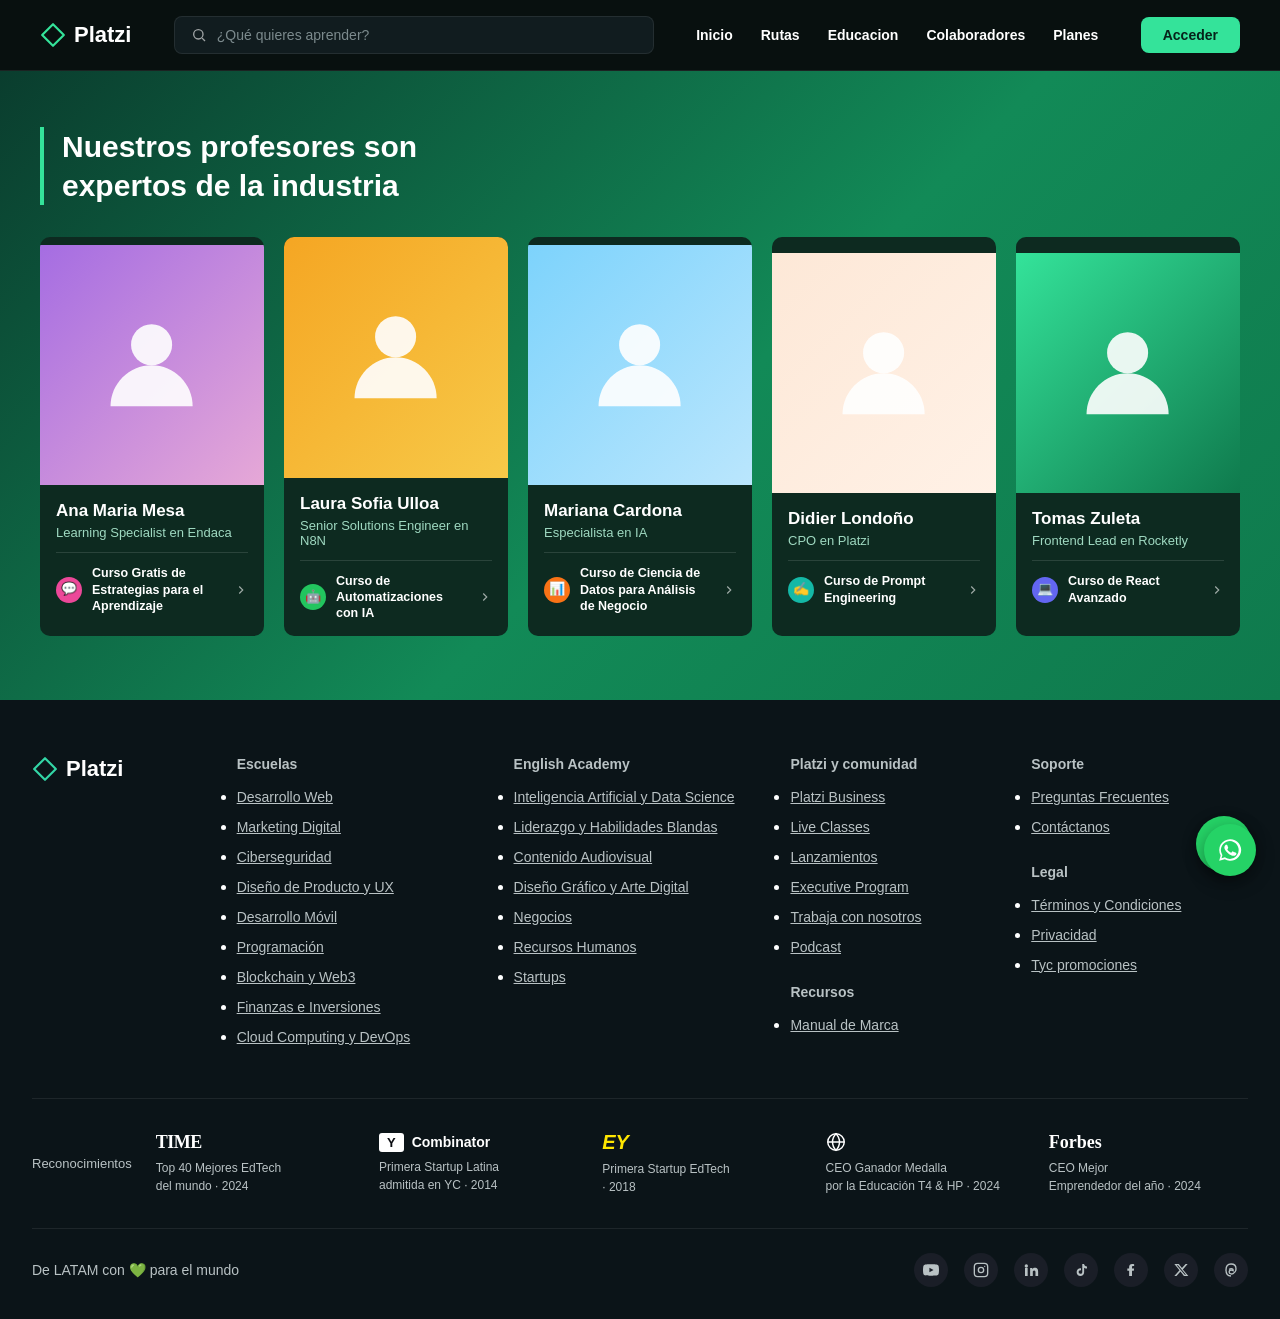
==== colaboradores.html @ f735765a "changes in footer the page colaboradores" ====
<!DOCTYPE html>
<html lang="es">
<head>
<meta charset="UTF-8">
<meta name="viewport" content="width=device-width, initial-scale=1.0">
<title>Platzi - La escuela de tecnología de Latinoamérica</title>
<link rel="stylesheet" href="colaboradores.css">
</head>
<body>

  <header class="navbar">
    <a href="#" class="logo">
      <svg viewBox="0 0 24 24" fill="none" xmlns="http://www.w3.org/2000/svg">
        <path d="M12 2L2 12L12 22L22 12L12 2Z" stroke="#34e39a" stroke-width="2" stroke-linejoin="round"/>
      </svg>
      Platzi
    </a>

    <div class="search-bar">
      <svg viewBox="0 0 24 24" fill="none" stroke="currentColor" stroke-width="2">
        <circle cx="11" cy="11" r="7"/>
        <line x1="21" y1="21" x2="16.65" y2="16.65"/>
      </svg>
      <input type="text" placeholder="¿Qué quieres aprender?">
    </div>

    <nav class="links">
      <a href="index.html">Inicio</a>
      <a href="rutas.html">Rutas</a>
      <a href="educacion.html">Educacion</a>
      <a href="colaboradores.html">Colaboradores</a>
      <a href="planes.html">Planes</a>
    </nav>

    <a href="#" class="btn-acceder">Acceder</a>

  </header>
  <section class="teachers">
    <div class="teachers-header">
      <h2>Nuestros profesores son<br>expertos de la industria</h2>
    </div>
 
    <div class="teachers-grid" id="teachersGrid">
      <!-- Las tarjetas se generan con JavaScript a partir de teachersData -->
    </div>
  </section>
 
  <div class="modal-overlay" id="modalOverlay">
    <div class="modal-box">
      <button class="modal-close" id="modalClose" aria-label="Cerrar">&times;</button>
      <div class="modal-photo" id="modalPhoto"></div>
      <div class="modal-content">
        <h3 id="modalName"></h3>
        <p class="role" id="modalRole"></p>
        <p class="bio" id="modalBio"></p>
        <div class="modal-course">
          <div class="icon" id="modalCourseIcon"></div>
          <div class="text">
            <p>Curso destacado</p>
            <p id="modalCourseTitle"></p>
          </div>
        </div>
      </div>
    </div>
  </div>
 
  <div class="whatsapp-btn">
    <svg viewBox="0 0 24 24">
      <path d="M12.04 2C6.58 2 2.13 6.45 2.13 11.91C2.13 13.66 2.59 15.36 3.45 16.86L2.05 22L7.3 20.62C8.75 21.41 10.38 21.83 12.04 21.83C17.5 21.83 21.95 17.38 21.95 11.92C21.95 9.27 20.92 6.78 19.05 4.91C17.18 3.03 14.69 2 12.04 2ZM12.04 3.67C14.25 3.67 16.32 4.53 17.89 6.1C19.45 7.66 20.31 9.73 20.3 11.92C20.3 16.46 16.58 20.17 12.03 20.17C10.56 20.17 9.12 19.78 7.85 19.05L7.55 18.87L4.43 19.7L5.28 16.66L5.08 16.34C4.28 15.03 3.86 13.5 3.86 11.91C3.87 7.38 7.5 3.67 12.04 3.67ZM8.53 6.83C8.37 6.83 8.1 6.89 7.87 7.14C7.65 7.39 7 8 7 9.24C7 10.5 7.89 11.72 8.01 11.89C8.14 12.05 9.76 14.61 12.3 15.66C14.4 16.53 14.83 16.36 15.29 16.32C15.75 16.28 16.76 15.72 16.97 15.14C17.18 14.56 17.18 14.06 17.12 13.96C17.06 13.85 16.9 13.79 16.65 13.67C16.4 13.54 15.18 12.94 14.95 12.86C14.72 12.77 14.55 12.73 14.39 12.98C14.23 13.23 13.75 13.79 13.61 13.96C13.47 14.12 13.32 14.14 13.07 14.02C12.82 13.89 12.02 13.63 11.08 12.79C10.34 12.13 9.85 11.31 9.71 11.06C9.57 10.81 9.7 10.68 9.82 10.55C9.94 10.44 10.08 10.26 10.21 10.11C10.34 9.97 10.38 9.86 10.47 9.7C10.55 9.53 10.51 9.39 10.45 9.27C10.38 9.14 9.91 7.92 9.7 7.42C9.5 6.95 9.3 6.98 9.15 6.97C9 6.96 8.83 6.83 8.53 6.83Z"/>
    </svg>
  </div>
 
  <script>
    // ---- Datos de los profesores/colaboradores ----
    // Reemplaza estos datos y agrega tu propia foto en "photoUrl" (opcional).
    const teachersData = [
      {
        name: "Ana Maria Mesa",
        role: "Learning Specialist en Endaca",
        bg: "linear-gradient(135deg, #a56de2, #e6a8d7)",
        iconBg: "#ec4899",
        icon: "💬",
        courseTitle: "Curso Gratis de Estrategias para el Aprendizaje",
        bio: "Gina se especializa en diseñar experiencias de aprendizaje efectivas para equipos técnicos, combinando pedagogía y tecnología para maximizar la retención de conocimiento."
      },
      {
        name: "Laura Sofia Ulloa ",
        role: "Senior Solutions Engineer en N8N",
        bg: "linear-gradient(135deg, #f5a623, #f7c948)",
        iconBg: "#22c55e",
        icon: "🤖",
        courseTitle: "Curso de Automatizaciones con IA",
        bio: "Idir ayuda a empresas a automatizar procesos complejos usando IA y flujos de trabajo sin código, con años de experiencia implementando soluciones a escala."
      },
      {
        name: "Mariana Cardona ",
        role: "Especialista en IA",
        bg: "linear-gradient(135deg, #7dd3fc, #bae6fd)",
        iconBg: "#f97316",
        icon: "📊",
        courseTitle: "Curso de Ciencia de Datos para Análisis de Negocio",
        bio: "Frida trabaja en la intersección de datos e inteligencia artificial, ayudando a equipos a tomar mejores decisiones a partir de modelos predictivos."
      },
      {
        name: "Didier Londoño ",
        role: "CPO en Platzi",
        bg: "linear-gradient(135deg, #fde8d7, #fff1e6)",
        iconBg: "#14b8a6",
        icon: "✍️",
        courseTitle: "Curso de Prompt Engineering",
        bio: "Juan Pablo lidera producto en Platzi y enseña cómo diseñar prompts efectivos para sacarle el máximo provecho a los modelos de lenguaje en proyectos reales."
      },
      {
        name: "Tomas Zuleta",
        role: "Frontend Lead en Rocketly",
        bg: "linear-gradient(135deg, #34e39a, #0f7a4d)",
        iconBg: "#6366f1",
        icon: "💻",
        courseTitle: "Curso de React Avanzado",
        bio: "Laura tiene más de 8 años liderando equipos de frontend, construyendo interfaces escalables y mentoreando desarrolladores en buenas prácticas de React."
      }
    ];
 
    const grid = document.getElementById("teachersGrid");
 
    // Ícono de persona genérico (placeholder de foto)
    const personIcon = `<svg viewBox="0 0 24 24" fill="white"><circle cx="12" cy="8" r="4"/><path d="M4 20c0-4.4 3.6-8 8-8s8 3.6 8 8"/></svg>`;
 
    teachersData.forEach((teacher, index) => {
      const card = document.createElement("button");
      card.className = "teacher-card";
      card.type = "button";
      card.setAttribute("aria-haspopup", "dialog");
      card.innerHTML = `
        <div class="teacher-photo" style="background:${teacher.bg}">${personIcon}</div>
        <div class="teacher-info">
          <h3>${teacher.name}</h3>
          <p class="role">${teacher.role}</p>
          <div class="teacher-course">
            <div class="icon" style="background:${teacher.iconBg}">${teacher.icon}</div>
            <span>${teacher.courseTitle}</span>
            <svg class="chevron" width="14" height="14" viewBox="0 0 24 24" fill="none" stroke="white" stroke-width="2"><path d="M9 18l6-6-6-6"/></svg>
          </div>
        </div>
      `;
      card.addEventListener("click", () => openModal(index));
      grid.appendChild(card);
    });
 
    // ---- Lógica del modal ----
    const overlay = document.getElementById("modalOverlay");
    const modalPhoto = document.getElementById("modalPhoto");
    const modalName = document.getElementById("modalName");
    const modalRole = document.getElementById("modalRole");
    const modalBio = document.getElementById("modalBio");
    const modalCourseIcon = document.getElementById("modalCourseIcon");
    const modalCourseTitle = document.getElementById("modalCourseTitle");
    const closeBtn = document.getElementById("modalClose");
 
    function openModal(index) {
      const t = teachersData[index];
      modalPhoto.style.background = t.bg;
      modalPhoto.innerHTML = personIcon;
      modalName.textContent = t.name;
      modalRole.textContent = t.role;
      modalBio.textContent = t.bio;
      modalCourseIcon.style.background = t.iconBg;
      modalCourseIcon.textContent = t.icon;
      modalCourseTitle.textContent = t.courseTitle;
      overlay.classList.add("active");
      document.body.style.overflow = "hidden";
    }
 
    function closeModal() {
      overlay.classList.remove("active");
      document.body.style.overflow = "";
    }
 
    closeBtn.addEventListener("click", closeModal);
    overlay.addEventListener("click", (e) => {
      if (e.target === overlay) closeModal();
    });
    document.addEventListener("keydown", (e) => {
      if (e.key === "Escape") closeModal();
    });
  </script>

  <footer class="footer">
    <div class="footer__main">
      <a href="#" class="logo footer__logo">
        <svg class="logo__icon" width="22" height="22" viewBox="0 0 24 24" fill="none" xmlns="http://www.w3.org/2000/svg">
          <path d="M12 2L2 12L12 22L22 12L12 2Z" stroke="#33D6A6" stroke-width="2" stroke-linejoin="round"/>
        </svg>
        Platzi
      </a>

      <div class="footer__col">
        <h4>Escuelas</h4>
        <ul>
          <li><a href="#">Desarrollo Web</a></li>
          <li><a href="#">Marketing Digital</a></li>
          <li><a href="#">Ciberseguridad</a></li>
          <li><a href="#">Diseño de Producto y UX</a></li>
          <li><a href="#">Desarrollo Móvil</a></li>
          <li><a href="#">Programación</a></li>
          <li><a href="#">Blockchain y Web3</a></li>
          <li><a href="#">Finanzas e Inversiones</a></li>
          <li><a href="#">Cloud Computing y DevOps</a></li>
        </ul>
      </div>

      <div class="footer__col">
        <h4>English Academy</h4>
        <ul>
          <li><a href="#">Inteligencia Artificial y Data Science</a></li>
          <li><a href="#">Liderazgo y Habilidades Blandas</a></li>
          <li><a href="#">Contenido Audiovisual</a></li>
          <li><a href="#">Diseño Gráfico y Arte Digital</a></li>
          <li><a href="#">Negocios</a></li>
          <li><a href="#">Recursos Humanos</a></li>
          <li><a href="#">Startups</a></li>
        </ul>
      </div>

      <div class="footer__col">
        <h4>Platzi y comunidad</h4>
        <ul>
          <li><a href="#">Platzi Business</a></li>
          <li><a href="#">Live Classes</a></li>
          <li><a href="#">Lanzamientos</a></li>
          <li><a href="#">Executive Program</a></li>
          <li><a href="#">Trabaja con nosotros</a></li>
          <li><a href="#">Podcast</a></li>
        </ul>
        <h4 class="footer__col-title--spaced">Recursos</h4>
        <ul>
          <li><a href="#">Manual de Marca</a></li>
        </ul>
      </div>

      <div class="footer__col">
        <h4>Soporte</h4>
        <ul>
          <li><a href="#">Preguntas Frecuentes</a></li>
          <li><a href="#">Contáctanos</a></li>
        </ul>
        <h4 class="footer__col-title--spaced">Legal</h4>
        <ul>
          <li><a href="#">Términos y Condiciones</a></li>
          <li><a href="#">Privacidad</a></li>
          <li><a href="#">Tyc promociones</a></li>
        </ul>
      </div>
    </div>

    <div class="footer__badges">
      <span class="footer__badges-label">Reconocimientos</span>

      <div class="badge">
        <span class="badge__brand badge__brand--time">TIME</span>
        <span class="badge__text">Top 40 Mejores EdTech<br>del mundo · 2024</span>
      </div>

      <div class="badge">
        <span class="badge__brand badge__brand--yc">
          <span class="badge__yc-icon">Y</span> Combinator
        </span>
        <span class="badge__text">Primera Startup Latina<br>admitida en YC · 2014</span>
      </div>

      <div class="badge">
        <span class="badge__brand badge__brand--ey">EY</span>
        <span class="badge__text">Primera Startup EdTech<br>· 2018</span>
      </div>

      <div class="badge">
        <span class="badge__brand badge__brand--globe">
          <svg width="22" height="22" viewBox="0 0 24 24" fill="none" stroke="currentColor" stroke-width="1.6"><circle cx="12" cy="12" r="9"/><path d="M3 12h18M12 3c2.5 2.5 3.8 5.6 3.8 9s-1.3 6.5-3.8 9c-2.5-2.5-3.8-5.6-3.8-9S9.5 5.5 12 3Z"/></svg>
        </span>
        <span class="badge__text">CEO Ganador Medalla<br>por la Educación T4 &amp; HP · 2024</span>
      </div>

      <div class="badge">
        <span class="badge__brand badge__brand--forbes">Forbes</span>
        <span class="badge__text">CEO Mejor<br>Emprendedor del año · 2024</span>
      </div>
    </div>

    <div class="footer__bottom">
      <p>De LATAM con <span class="heart">💚</span> para el mundo</p>
      <div class="footer__socials">
        <a href="#" aria-label="Youtube">
          <svg width="16" height="16" viewBox="0 0 24 24" fill="currentColor"><path d="M23.5 6.2a3 3 0 0 0-2.1-2.1C19.5 3.5 12 3.5 12 3.5s-7.5 0-9.4.6A3 3 0 0 0 .5 6.2 31 31 0 0 0 0 12a31 31 0 0 0 .5 5.8 3 3 0 0 0 2.1 2.1c1.9.6 9.4.6 9.4.6s7.5 0 9.4-.6a3 3 0 0 0 2.1-2.1A31 31 0 0 0 24 12a31 31 0 0 0-.5-5.8ZM9.6 15.5V8.5L15.8 12l-6.2 3.5Z"/></svg>
        </a>
        <a href="#" aria-label="Instagram">
          <svg width="16" height="16" viewBox="0 0 24 24" fill="none" stroke="currentColor" stroke-width="2"><rect x="2" y="2" width="20" height="20" rx="5"/><circle cx="12" cy="12" r="4"/><circle cx="17.5" cy="6.5" r="1" fill="currentColor" stroke="none"/></svg>
        </a>
        <a href="#" aria-label="LinkedIn">
          <svg width="16" height="16" viewBox="0 0 24 24" fill="currentColor"><path d="M4.98 3.5a2.5 2.5 0 1 1 0 5 2.5 2.5 0 0 1 0-5ZM3 9h4v12H3V9Zm7 0h3.8v1.7h.1c.5-1 1.9-2 3.9-2 4.1 0 4.9 2.7 4.9 6.3V21h-4v-5.4c0-1.3 0-3-1.9-3s-2.1 1.4-2.1 2.9V21h-4V9Z"/></svg>
        </a>
        <a href="#" aria-label="TikTok">
          <svg width="16" height="16" viewBox="0 0 24 24" fill="currentColor"><path d="M16.6 3c.4 2.2 1.8 3.7 4.4 3.9v3c-1.6 0-3-.5-4.3-1.4v6.7c0 3.4-2.5 5.8-5.6 5.8-3.1 0-5.6-2.4-5.6-5.8s2.5-5.8 5.6-5.8c.3 0 .6 0 .9.1v3.1a2.7 2.7 0 0 0-.9-.2 2.7 2.7 0 1 0 0 5.4c1.6 0 2.8-1.2 2.8-2.9V3h2.7Z"/></svg>
        </a>
        <a href="#" aria-label="Facebook">
          <svg width="16" height="16" viewBox="0 0 24 24" fill="currentColor"><path d="M13.5 21v-8h2.7l.4-3.2h-3.1V7.7c0-.9.3-1.6 1.7-1.6h1.5V3.2C15.9 3.1 14.8 3 13.6 3c-2.6 0-4.4 1.6-4.4 4.5v2.3H6.5v3.2h2.7v8h4.3Z"/></svg>
        </a>
        <a href="#" aria-label="X (Twitter)">
          <svg width="16" height="16" viewBox="0 0 24 24" fill="currentColor"><path d="M18.9 3H22l-7.2 8.2L23 21h-6.6l-5.2-6.6L5.2 21H2l7.7-8.8L2 3h6.7l4.7 6.1L18.9 3Zm-1.2 16h1.8L7.4 4.9H5.5L17.7 19Z"/></svg>
        </a>
        <a href="#" aria-label="Threads">
          <svg width="16" height="16" viewBox="0 0 24 24" fill="none" stroke="currentColor" stroke-width="2"><path d="M12 3c4.4 0 7.5 2.5 7.5 7 0 3.9-2.1 6.3-4.4 7.4-1 .5-2.1.7-3.1.5-1.7-.3-2.8-1.4-2.8-2.9 0-1.7 1.4-2.7 3.4-2.7 1 0 1.9.2 2.6.6.1-1.7-.6-3-2.7-3-1.4 0-2.5.5-3.3 1.4"/><path d="M12 21c-4.5 0-7.5-2.7-7.5-9s3-9 7.5-9"/></svg>
        </a>
      </div>
    </div>

    <a href="#" class="whatsapp-fab" aria-label="WhatsApp">
      <svg width="26" height="26" viewBox="0 0 24 24" fill="#ffffff"><path d="M12 2a10 10 0 0 0-8.6 15L2 22l5.2-1.4A10 10 0 1 0 12 2Zm0 18.2c-1.6 0-3.1-.4-4.4-1.2l-.3-.2-3.1.8.8-3-.2-.3A8.2 8.2 0 1 1 12 20.2Zm4.5-6.1c-.2-.1-1.5-.7-1.7-.8-.2-.1-.4-.1-.6.1-.2.2-.7.8-.8.9-.1.2-.3.2-.6.1-.2-.1-1-.4-1.9-1.2-.7-.6-1.2-1.4-1.3-1.7-.1-.2 0-.4.1-.5l.4-.5c.1-.1.2-.3.2-.4.1-.2 0-.3 0-.5-.1-.1-.6-1.4-.8-2-.2-.5-.4-.4-.6-.4h-.5c-.2 0-.5.1-.7.3-.2.2-.9.9-.9 2.2s1 2.6 1.1 2.7c.1.2 2 3 4.7 4.2.7.3 1.2.5 1.6.6.7.2 1.3.2 1.8.1.5-.1 1.5-.6 1.7-1.2.2-.6.2-1.1.2-1.2-.1-.1-.2-.2-.5-.3Z"/></svg>
    </a>
  </footer>
 
</body>
</html>
---- colaboradores.css ----
:root {
  --bg-dark: #0b1418;
  --bg-darker: #08100f;
  --green: #22c55e;
  --green-bright: #34e39a;
  --teal: #12c9c9;
  --text-white: #ffffff;
  --text-muted: #b9c2c4;
  --border-color: rgba(255,255,255,0.08);
}

* { box-sizing: border-box; margin: 0; padding: 0; }

body {
  font-family: 'Segoe UI', -apple-system, BlinkMacSystemFont, 'Helvetica Neue', Arial, sans-serif;
  background: var(--bg-dark);
  color: var(--text-white);
}

/* ---------- NAVBAR ---------- */
header.navbar {
  display: flex;
  align-items: center;
  justify-content: space-between;
  padding: 16px 40px;
  background: var(--bg-darker);
  border-bottom: 1px solid var(--border-color);
  gap: 24px;
  flex-wrap: wrap;
}

.logo {
  display: flex;
  align-items: center;
  gap: 8px;
  font-size: 22px;
  font-weight: 700;
  color: var(--text-white);
  flex-shrink: 0;
  text-decoration: none;
}

.logo svg { width: 26px; height: 26px; }

.search-bar {
  flex: 1;
  max-width: 480px;
  display: flex;
  align-items: center;
  background: #111c1f;
  border: 1px solid var(--border-color);
  border-radius: 8px;
  padding: 10px 16px;
  gap: 10px;
}

.search-bar input {
  background: transparent;
  border: none;
  outline: none;
  color: var(--text-white);
  font-size: 14px;
  width: 100%;
}

.search-bar input::placeholder { color: #7c8a8d; }

.search-bar svg { flex-shrink: 0; opacity: 0.6; width: 16px; height: 16px; }

nav.links {
  display: flex;
  align-items: center;
  gap: 28px;
}

nav.links a {
  color: var(--text-white);
  text-decoration: none;
  font-size: 14px;
  font-weight: 600;
  white-space: nowrap;
}

nav.links a:hover { color: var(--green-bright); }

.btn-acceder {
  background: var(--green-bright);
  color: #06231a;
  padding: 10px 22px;
  border-radius: 8px;
  font-weight: 700;
  font-size: 14px;
  text-decoration: none;
  white-space: nowrap;
}

.btn-acceder:hover { filter: brightness(1.05); }

/* ---------- HERO ---------- */
.hero {
  position: relative;
  min-height: 640px;
  display: flex;
  flex-direction: column;
  align-items: center;
  justify-content: center;
  text-align: center;
  padding: 60px 24px 100px;
  overflow: hidden;
  background:
    radial-gradient(ellipse 900px 500px at 50% 0%, rgba(34,197,94,0.25), transparent 70%),
    var(--bg-dark);
}

.hero h1 {
  font-size: 52px;
  font-weight: 500;
  line-height: 1.2;
  max-width: 900px;
}

.hero h1 .accent {
  color: var(--teal);
}

.hero p.subtitle {
  margin-top: 24px;
  font-size: 19px;
  color: var(--text-muted);
  max-width: 620px;
  line-height: 1.5;
}

.hero .question {
  margin-top: 40px;
  font-size: 22px;
  color: var(--text-white);
}

.topic-search {
  margin-top: 20px;
  width: 100%;
  max-width: 410px;
  display: flex;
  align-items: center;
  justify-content: space-between;
  background: transparent;
  border: 1px solid var(--green-bright);
  border-radius: 8px;
  padding: 14px 18px;
  box-shadow: 0 0 0 3px rgba(52,227,154,0.12);
}

.topic-search input {
  background: transparent;
  border: none;
  outline: none;
  color: var(--text-white);
  font-size: 16px;
  width: 100%;
}

.topic-search input::placeholder { color: #7c8a8d; }

.topic-search svg { flex-shrink: 0; opacity: 0.8; margin-left: 10px; }

.hero .cta-line {
  margin-top: 20px;
  font-size: 15px;
  color: var(--text-muted);
  line-height: 1.6;
}

.hero .cta-line a {
  color: var(--text-white);
  text-decoration: underline;
}

/* ---------- COLABORADORES / EMPRESAS ---------- */
.collaborators {
  background: var(--bg-darker);
  padding: 48px 24px;
  border-top: 1px solid var(--border-color);
  border-bottom: 1px solid var(--border-color);
  text-align: center;
}

.collaborators p.label {
  font-size: 14px;
  color: var(--text-muted);
  letter-spacing: 0.5px;
  margin-bottom: 32px;
  text-transform: uppercase;
}

.collaborators .logo-grid {
  display: flex;
  flex-wrap: wrap;
  align-items: center;
  justify-content: center;
  gap: 48px;
  max-width: 1100px;
  margin: 0 auto;
}

.collaborators .logo-grid span {
  font-size: 22px;
  font-weight: 700;
  color: var(--text-muted);
  opacity: 0.55;
  transition: opacity 0.2s ease, color 0.2s ease;
  cursor: default;
  white-space: nowrap;
}

.collaborators .logo-grid span:hover {
  opacity: 1;
  color: var(--text-white);
}

@media (max-width: 600px) {
  .collaborators .logo-grid { gap: 28px; }
  .collaborators .logo-grid span { font-size: 17px; }
}

/* ---------- PROFESORES / COLABORADORES ---------- */
.teachers {
  padding: 56px 40px 64px;
  background: linear-gradient(135deg, #0a3d2e 0%, #128a57 55%, #0f7a4d 100%);
}

.teachers .teachers-header {
  border-left: 4px solid var(--green-bright);
  padding-left: 18px;
  margin-bottom: 32px;
  max-width: 800px;
}

.teachers .teachers-header h2 {
  font-size: 30px;
  font-weight: 600;
  line-height: 1.3;
  color: var(--text-white);
}

.teachers-grid {
  display: grid;
  grid-template-columns: repeat(5, 1fr);
  gap: 20px;
}

.teacher-card {
  background: #0d2a20;
  border-radius: 10px;
  overflow: hidden;
  cursor: pointer;
  border: none;
  text-align: left;
  padding: 0;
  font-family: inherit;
  transition: transform 0.18s ease;
}

.teacher-card:hover {
  transform: translateY(-4px);
}

.teacher-card:focus-visible {
  outline: 3px solid var(--green-bright);
  outline-offset: 2px;
}

.teacher-photo {
  width: 100%;
  aspect-ratio: 4 / 4.3;
  display: flex;
  align-items: center;
  justify-content: center;
}

.teacher-photo svg { width: 55%; height: 55%; opacity: 0.9; }

.teacher-info {
  padding: 16px 16px 14px;
}

.teacher-info h3 {
  font-size: 17px;
  font-weight: 700;
  color: var(--text-white);
  margin-bottom: 4px;
}

.teacher-info p.role {
  font-size: 13px;
  color: #9fd9c1;
  margin-bottom: 12px;
}

.teacher-course {
  display: flex;
  align-items: center;
  gap: 10px;
  border-top: 1px solid rgba(255,255,255,0.12);
  padding-top: 12px;
  font-size: 12.5px;
  color: var(--text-white);
  font-weight: 600;
  line-height: 1.3;
}

.teacher-course .icon {
  width: 26px;
  height: 26px;
  border-radius: 50%;
  display: flex;
  align-items: center;
  justify-content: center;
  flex-shrink: 0;
  font-size: 13px;
}

.teacher-course .chevron {
  margin-left: auto;
  opacity: 0.6;
  flex-shrink: 0;
}

@media (max-width: 1100px) {
  .teachers-grid { grid-template-columns: repeat(3, 1fr); }
}

@media (max-width: 700px) {
  .teachers-grid { grid-template-columns: repeat(2, 1fr); }
  .teachers { padding: 40px 20px 48px; }
}

@media (max-width: 460px) {
  .teachers-grid { grid-template-columns: 1fr; }
}

/* ---------- MODAL ---------- */
.modal-overlay {
  position: fixed;
  inset: 0;
  background: rgba(4, 12, 10, 0.75);
  display: none;
  align-items: center;
  justify-content: center;
  padding: 24px;
  z-index: 100;
}

.modal-overlay.active {
  display: flex;
}

.modal-box {
  background: #0d1f19;
  border: 1px solid rgba(255,255,255,0.1);
  border-radius: 14px;
  max-width: 480px;
  width: 100%;
  overflow: hidden;
  position: relative;
  max-height: 88vh;
  overflow-y: auto;
}

.modal-close {
  position: absolute;
  top: 14px;
  right: 14px;
  width: 34px;
  height: 34px;
  border-radius: 50%;
  background: rgba(0,0,0,0.4);
  border: none;
  color: white;
  font-size: 18px;
  cursor: pointer;
  display: flex;
  align-items: center;
  justify-content: center;
  z-index: 2;
}

.modal-photo {
  width: 100%;
  height: 220px;
  display: flex;
  align-items: center;
  justify-content: center;
}

.modal-photo svg { width: 40%; height: 40%; opacity: 0.9; }

.modal-content {
  padding: 24px 28px 30px;
}

.modal-content h3 {
  font-size: 22px;
  color: var(--text-white);
  margin-bottom: 4px;
}

.modal-content p.role {
  font-size: 14px;
  color: #9fd9c1;
  margin-bottom: 18px;
}

.modal-content p.bio {
  font-size: 14.5px;
  color: var(--text-muted);
  line-height: 1.6;
  margin-bottom: 20px;
}

.modal-course {
  display: flex;
  align-items: center;
  gap: 12px;
  background: rgba(255,255,255,0.05);
  border-radius: 8px;
  padding: 14px 16px;
}

.modal-course .icon {
  width: 32px;
  height: 32px;
  border-radius: 50%;
  display: flex;
  align-items: center;
  justify-content: center;
  flex-shrink: 0;
  font-size: 15px;
}

.modal-course .text p:first-child {
  font-size: 12px;
  color: var(--text-muted);
  margin-bottom: 2px;
}

.modal-course .text p:last-child {
  font-size: 14px;
  font-weight: 700;
  color: var(--text-white);
}

/* ---------- WHATSAPP BUTTON ---------- */
.whatsapp-btn {
  position: fixed;
  bottom: 28px;
  right: 28px;
  width: 56px;
  height: 56px;
  border-radius: 50%;
  background: #25D366;
  display: flex;
  align-items: center;
  justify-content: center;
  box-shadow: 0 4px 14px rgba(0,0,0,0.4);
  cursor: pointer;
  z-index: 50;
}

.whatsapp-btn svg { width: 28px; height: 28px; fill: white; }

/* ---------- RESPONSIVE ---------- */
@media (max-width: 900px) {
  nav.links { display: none; }
  .search-bar { order: 3; max-width: 100%; }
  header.navbar { justify-content: space-between; }
}

@media (max-width: 600px) {
  .hero h1 { font-size: 34px; }
  .hero p.subtitle { font-size: 16px; }
  header.navbar { padding: 14px 16px; }
}

/* FOOTER (copied from index.css to match exact layout) */
.footer {
  background: var(--footer-bg);
  padding: 56px 32px 0;
}

.footer__main {
  max-width: 1300px;
  margin: 0 auto;
  display: grid;
  grid-template-columns: 1fr 1.4fr 1.4fr 1.2fr 1.2fr;
  gap: 24px;
  padding-bottom: 40px;
}

.footer__logo {
  align-self: start;
}

.footer__col h4 {
  font-size: 14px;
  color: var(--text-muted);
  font-weight: 600;
  margin-bottom: 16px;
}

.footer__col-title--spaced {
  margin-top: 28px;
}

.footer__col ul li {
  margin-bottom: 12px;
}

.footer__col ul li a {
  font-size: 14px;
  color: var(--text-muted);
}

.footer__col ul li a:hover {
  color: var(--green-bright);
}

.footer__badges {
  max-width: 1300px;
  margin: 0 auto;
  border-top: 1px solid var(--border-color);
  padding: 32px 0;
  display: grid;
  grid-template-columns: auto repeat(5, 1fr);
  align-items: center;
  gap: 24px;
}

.footer__badges-label {
  font-size: 13px;
  color: var(--text-muted);
  white-space: nowrap;
}

.badge {
  display: flex;
  flex-direction: column;
  gap: 6px;
}

.badge__brand {
  font-weight: 700;
  font-size: 18px;
  color: var(--text-white);
}

.badge__brand--time {
  font-family: Georgia, serif;
  letter-spacing: -0.5px;
}

.badge__brand--yc {
  font-size: 14px;
  display: flex;
  align-items: center;
  gap: 8px;
}

.badge__yc-icon {
  background: var(--text-white);
  color: #0a0c11;
  font-weight: 800;
  padding: 2px 8px;
  border-radius: 3px;
  font-size: 13px;
}

.badge__brand--ey {
  color: #ffe600;
  font-size: 20px;
  font-style: italic;
}

.badge__brand--forbes {
  font-family: Georgia, serif;
  font-size: 18px;
}

.badge__brand--globe {
  color: var(--text-white);
  display: flex;
  align-items: center;
}

.badge__text {
  font-size: 12px;
  color: var(--text-muted);
  line-height: 1.5;
}

.whatsapp-fab {
  position: fixed;
  bottom: 24px;
  right: 24px;
  width: 52px;
  height: 52px;
  border-radius: 50%;
  background: #25d366;
  display: flex;
  align-items: center;
  justify-content: center;
  box-shadow: 0 6px 18px rgba(0, 0, 0, 0.4);
  z-index: 200;
  transition: transform 0.2s ease;
}

.whatsapp-fab:hover {
  transform: scale(1.08);
}

.footer__bottom {
  max-width: 1300px;
  margin: 0 auto;
  border-top: 1px solid var(--border-color);
  padding: 24px 0 32px;
  display: flex;
  justify-content: space-between;
  align-items: center;
  font-size: 14px;
  color: var(--text-muted);
}

.heart {
  filter: hue-rotate(0deg);
}

.footer__socials {
  display: flex;
  gap: 16px;
}

.footer__socials a {
  width: 34px;
  height: 34px;
  border-radius: 50%;
  background: #1a1e27;
  display: flex;
  align-items: center;
  justify-content: center;
  font-size: 11px;
  font-weight: 700;
  color: var(--text-muted);
}

.footer__socials a:hover {
  background: var(--green-bright);
  color: #05130f;
}

@media (max-width: 900px) {
  .footer__main {
    grid-template-columns: 1fr 1fr;
  }
  .footer__badges {
    grid-template-columns: 1fr 1fr;
  }
}

@media (max-width: 600px) {
  .footer__main {
    grid-template-columns: 1fr;
  }
  .footer__badges {
    grid-template-columns: 1fr;
  }
  .footer__bottom {
    justify-content: center;
    text-align: center;
  }
}
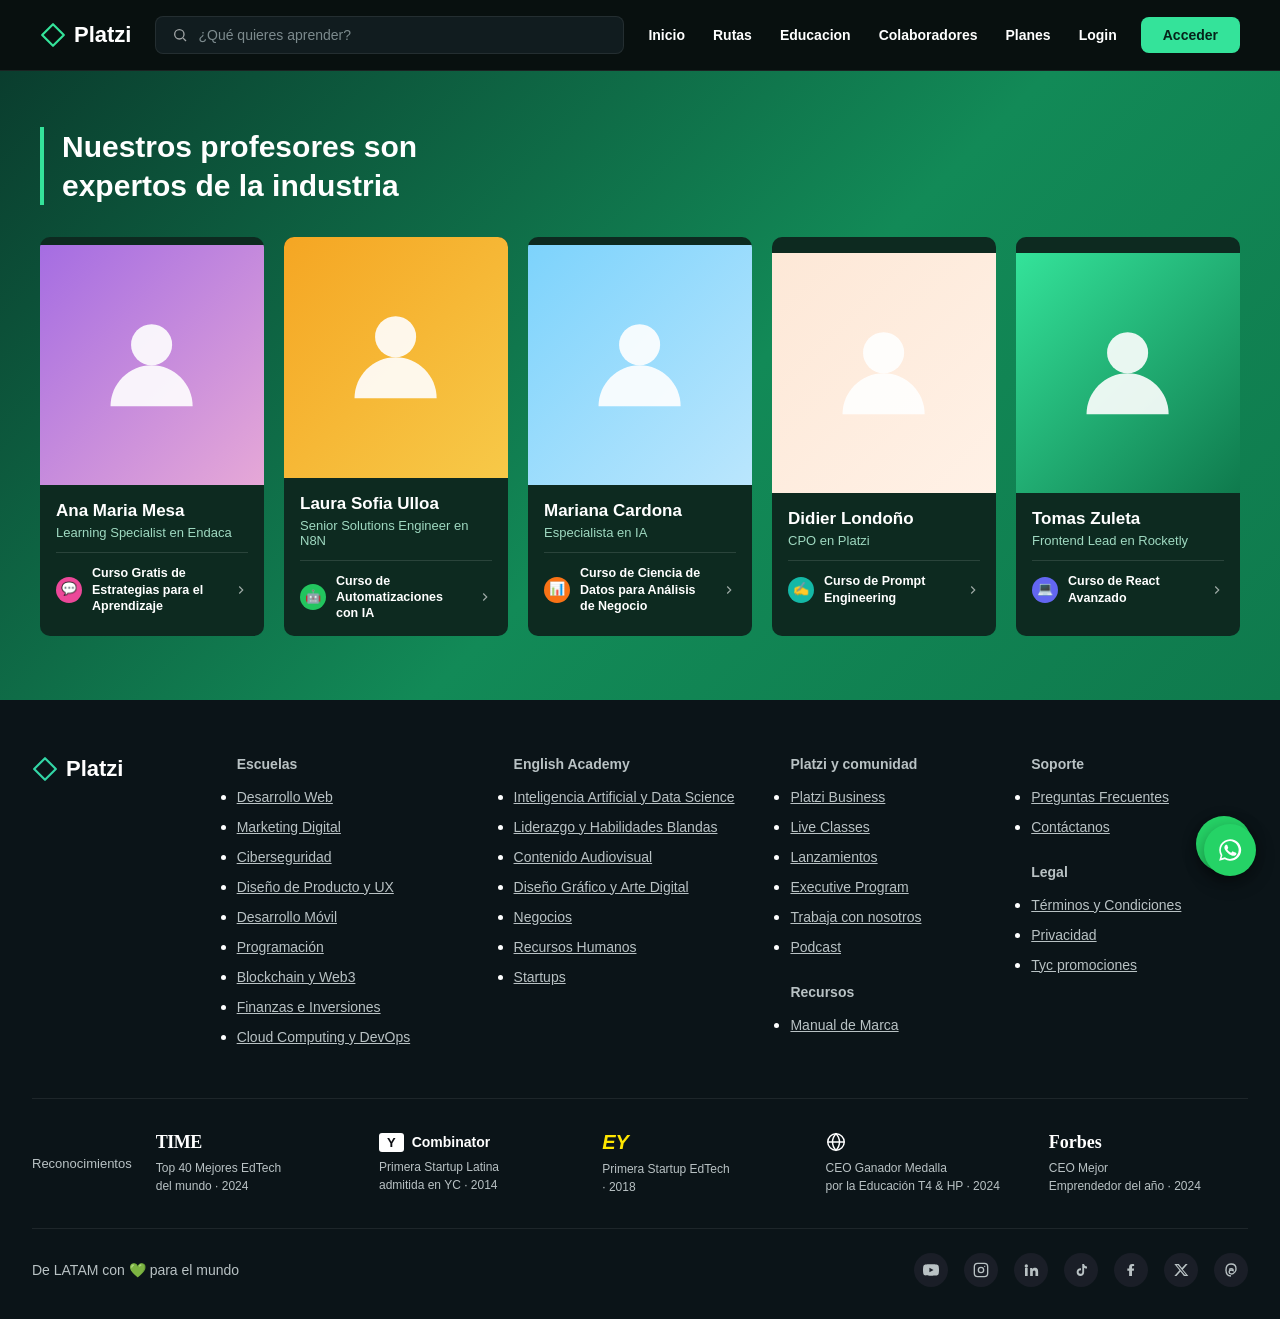
==== commit 6cc88c36: "feat: changes to the login" ====
--- a/colaboradores.html
+++ b/colaboradores.html
@@ -30,9 +30,10 @@
       <a href="educacion.html">Educacion</a>
       <a href="colaboradores.html">Colaboradores</a>
       <a href="planes.html">Planes</a>
+      <a href="login.html">Login</a>
     </nav>
 
-    <a href="#" class="btn-acceder">Acceder</a>
+    <a href="login.html" class="btn-acceder">Acceder</a>
 
   </header>
   <section class="teachers">
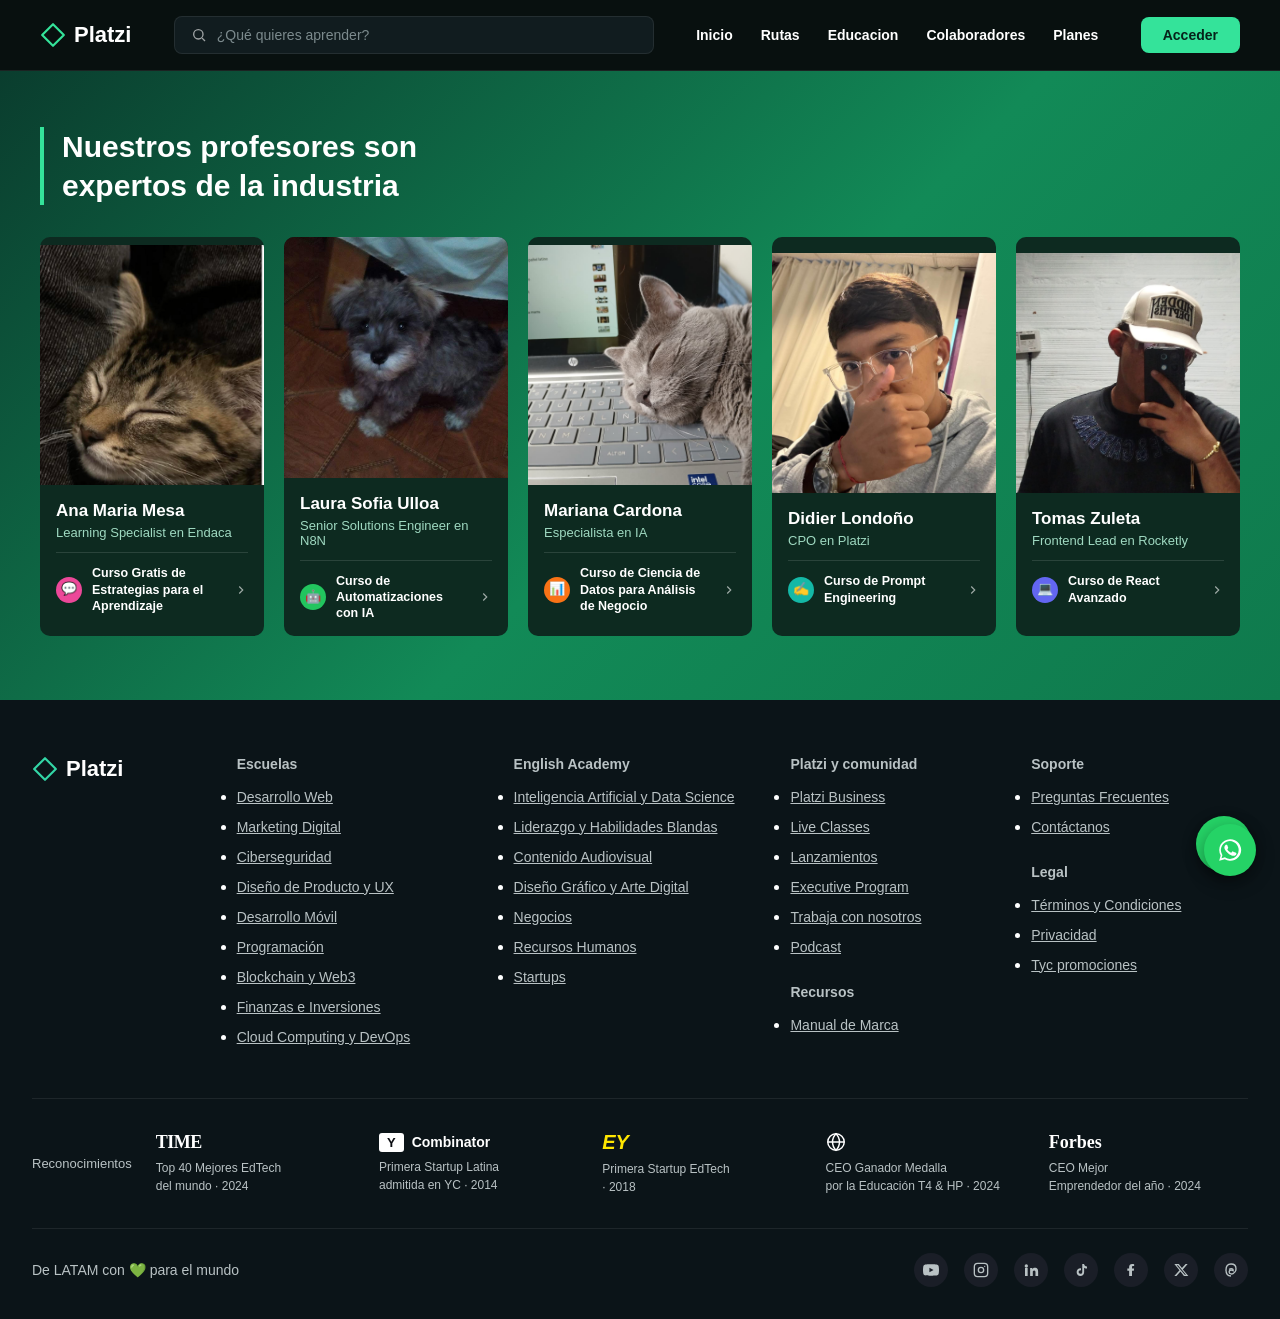
==== commit bd439ee4: "feat: cahnges the pictures in colaboradores" ====
--- a/colaboradores.html
+++ b/colaboradores.html
@@ -30,10 +30,9 @@
       <a href="educacion.html">Educacion</a>
       <a href="colaboradores.html">Colaboradores</a>
       <a href="planes.html">Planes</a>
-      <a href="login.html">Login</a>
     </nav>
 
-    <a href="login.html" class="btn-acceder">Acceder</a>
+    <a href="#" class="btn-acceder">Acceder</a>
 
   </header>
   <section class="teachers">
@@ -74,53 +73,58 @@
   <script>
     // ---- Datos de los profesores/colaboradores ----
     // Reemplaza estos datos y agrega tu propia foto en "photoUrl" (opcional).
-    const teachersData = [
-      {
-        name: "Ana Maria Mesa",
-        role: "Learning Specialist en Endaca",
-        bg: "linear-gradient(135deg, #a56de2, #e6a8d7)",
-        iconBg: "#ec4899",
-        icon: "💬",
-        courseTitle: "Curso Gratis de Estrategias para el Aprendizaje",
-        bio: "Gina se especializa en diseñar experiencias de aprendizaje efectivas para equipos técnicos, combinando pedagogía y tecnología para maximizar la retención de conocimiento."
-      },
-      {
-        name: "Laura Sofia Ulloa ",
-        role: "Senior Solutions Engineer en N8N",
-        bg: "linear-gradient(135deg, #f5a623, #f7c948)",
-        iconBg: "#22c55e",
-        icon: "🤖",
-        courseTitle: "Curso de Automatizaciones con IA",
-        bio: "Idir ayuda a empresas a automatizar procesos complejos usando IA y flujos de trabajo sin código, con años de experiencia implementando soluciones a escala."
-      },
-      {
-        name: "Mariana Cardona ",
-        role: "Especialista en IA",
-        bg: "linear-gradient(135deg, #7dd3fc, #bae6fd)",
-        iconBg: "#f97316",
-        icon: "📊",
-        courseTitle: "Curso de Ciencia de Datos para Análisis de Negocio",
-        bio: "Frida trabaja en la intersección de datos e inteligencia artificial, ayudando a equipos a tomar mejores decisiones a partir de modelos predictivos."
-      },
-      {
-        name: "Didier Londoño ",
-        role: "CPO en Platzi",
-        bg: "linear-gradient(135deg, #fde8d7, #fff1e6)",
-        iconBg: "#14b8a6",
-        icon: "✍️",
-        courseTitle: "Curso de Prompt Engineering",
-        bio: "Juan Pablo lidera producto en Platzi y enseña cómo diseñar prompts efectivos para sacarle el máximo provecho a los modelos de lenguaje en proyectos reales."
-      },
-      {
-        name: "Tomas Zuleta",
-        role: "Frontend Lead en Rocketly",
-        bg: "linear-gradient(135deg, #34e39a, #0f7a4d)",
-        iconBg: "#6366f1",
-        icon: "💻",
-        courseTitle: "Curso de React Avanzado",
-        bio: "Laura tiene más de 8 años liderando equipos de frontend, construyendo interfaces escalables y mentoreando desarrolladores en buenas prácticas de React."
-      }
-    ];
+const teachersData = [
+  {
+    name: "Ana Maria Mesa",
+    role: "Learning Specialist en Endaca",
+    photoUrl: "images/ana.jpg",
+    bg: "linear-gradient(135deg, #a56de2, #e6a8d7)",
+    iconBg: "#ec4899",
+    icon: "💬",
+    courseTitle: "Curso Gratis de Estrategias para el Aprendizaje",
+
+  },
+  {
+    name: "Laura Sofia Ulloa",
+    role: "Senior Solutions Engineer en N8N",
+    photoUrl: "images/sofia.jpg",
+    bg: "linear-gradient(135deg, #f5a623, #f7c948)",
+    iconBg: "#22c55e",
+    icon: "🤖",
+    courseTitle: "Curso de Automatizaciones con IA",
+
+  },
+  {
+    name: "Mariana Cardona",
+    role: "Especialista en IA",
+    photoUrl: "images/mariana.png ",
+    bg: "linear-gradient(135deg, #7dd3fc, #bae6fd)",
+    iconBg: "#f97316",
+    icon: "📊",
+    courseTitle: "Curso de Ciencia de Datos para Análisis de Negocio",
+   
+  },
+  {
+    name: "Didier Londoño",
+    role: "CPO en Platzi",
+    photoUrl: "images/didier.jpeg",
+    bg: "linear-gradient(135deg, #fde8d7, #fff1e6)",
+    iconBg: "#14b8a6",
+    icon: "✍️",
+    courseTitle: "Curso de Prompt Engineering",
+    
+  },
+  {
+    name: "Tomas Zuleta",
+    role: "Frontend Lead en Rocketly",
+    photoUrl: "images/tomas.jpeg",
+    bg: "linear-gradient(135deg, #34e39a, #0f7a4d)",
+    iconBg: "#6366f1",
+    icon: "💻",
+    courseTitle: "Curso de React Avanzado",
+    bio: "..."
+  }
+];
  
     const grid = document.getElementById("teachersGrid");
  
@@ -133,7 +137,9 @@
       card.type = "button";
       card.setAttribute("aria-haspopup", "dialog");
       card.innerHTML = `
-        <div class="teacher-photo" style="background:${teacher.bg}">${personIcon}</div>
+        <div class="teacher-photo" style="background:${teacher.bg}">
+          ${teacher.photoUrl ? `<img src="${teacher.photoUrl}" alt="${teacher.name}" class="teacher-img">` : personIcon}
+        </div>
         <div class="teacher-info">
           <h3>${teacher.name}</h3>
           <p class="role">${teacher.role}</p>
@@ -160,8 +166,13 @@
  
     function openModal(index) {
       const t = teachersData[index];
-      modalPhoto.style.background = t.bg;
-      modalPhoto.innerHTML = personIcon;
+      if (t.photoUrl) {
+        modalPhoto.style.background = 'none';
+        modalPhoto.innerHTML = `<img src="${t.photoUrl}" alt="${t.name}" class="modal-img">`;
+      } else {
+        modalPhoto.style.background = t.bg;
+        modalPhoto.innerHTML = personIcon;
+      }
       modalName.textContent = t.name;
       modalRole.textContent = t.role;
       modalBio.textContent = t.bio;
--- a/colaboradores.css
+++ b/colaboradores.css
@@ -279,6 +279,14 @@
 }
 
 .teacher-photo svg { width: 55%; height: 55%; opacity: 0.9; }
+
+/* Imagen en la card: llena el contenedor y recorta */
+.teacher-photo img {
+  width: 100%;
+  height: 100%;
+  object-fit: cover;
+  display: block;
+}
 
 .teacher-info {
   padding: 16px 16px 14px;
@@ -395,6 +403,14 @@
 
 .modal-photo svg { width: 40%; height: 40%; opacity: 0.9; }
 
+/* Imagen dentro del modal */
+.modal-photo img {
+  width: 100%;
+  height: 100%;
+  object-fit: cover;
+  display: block;
+}
+
 .modal-content {
   padding: 24px 28px 30px;
 }
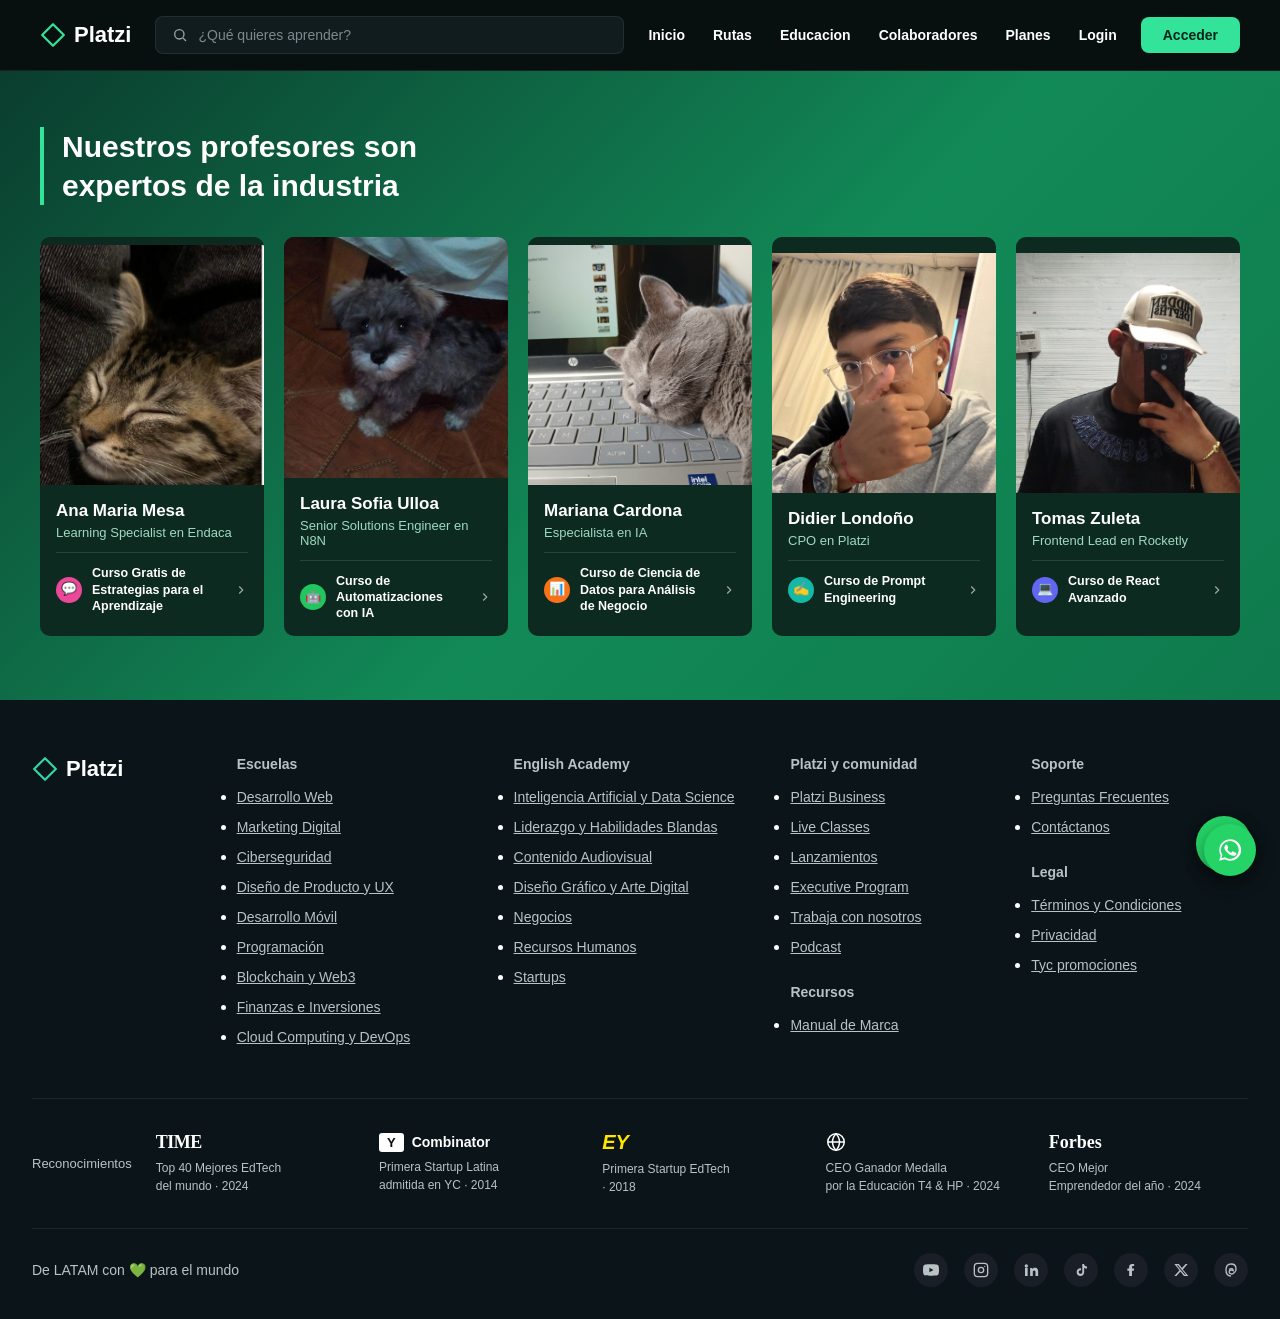
==== commit 1d3ecd4a: "Merge pull request #9 from Tomas-zuleta/feature/colaboradores feat: cahnges the pictures in colabora" ====
--- a/colaboradores.html
+++ b/colaboradores.html
@@ -30,9 +30,10 @@
       <a href="educacion.html">Educacion</a>
       <a href="colaboradores.html">Colaboradores</a>
       <a href="planes.html">Planes</a>
+      <a href="login.html">Login</a>
     </nav>
 
-    <a href="#" class="btn-acceder">Acceder</a>
+    <a href="login.html" class="btn-acceder">Acceder</a>
 
   </header>
   <section class="teachers">
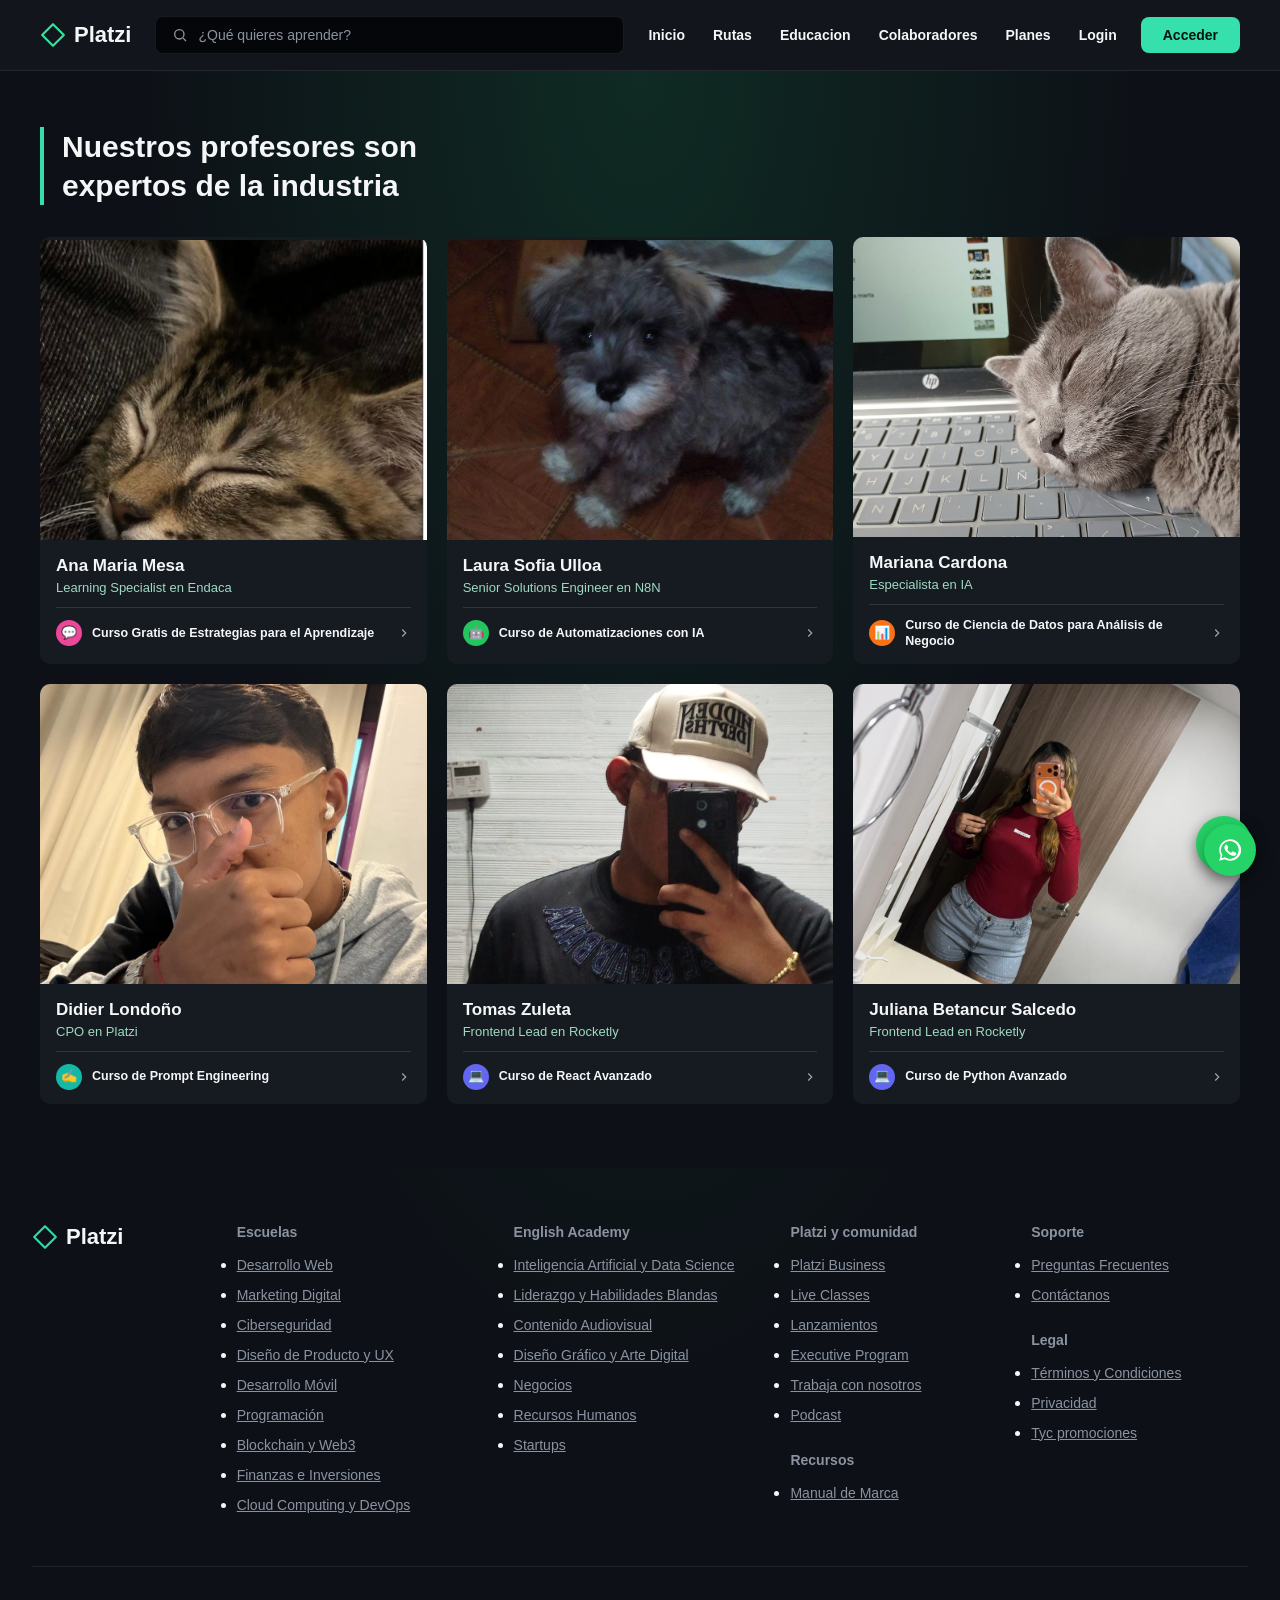
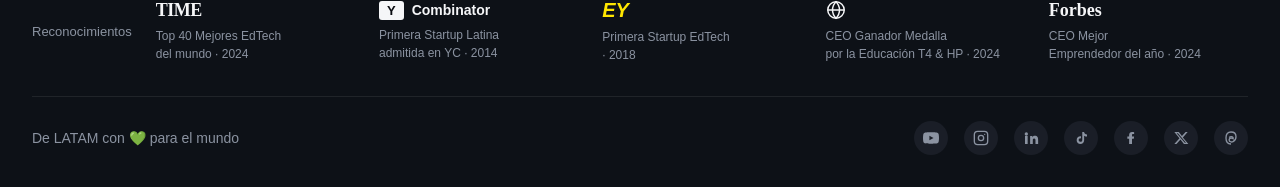
==== commit 2ad75797: "feat: cahnges the pictures in colaboradores, edacion, login, planes, rutas" ====
--- a/colaboradores.html
+++ b/colaboradores.html
@@ -124,7 +124,18 @@
     icon: "💻",
     courseTitle: "Curso de React Avanzado",
     bio: "..."
-  }
+  },
+
+  {
+    name: "Juliana Betancur Salcedo",
+    role: "Frontend Lead en Rocketly",
+    photoUrl: "images/juliana.jpeg",
+    bg: "linear-gradient(135deg, #34e39a, #0f7a4d)",
+    iconBg: "#6366f1",
+    icon: "💻",
+    courseTitle: "Curso de Python Avanzado",
+  },
+
 ];
  
     const grid = document.getElementById("teachersGrid");
--- a/colaboradores.css
+++ b/colaboradores.css
@@ -1,20 +1,26 @@
 :root {
-  --bg-dark: #0b1418;
-  --bg-darker: #08100f;
-  --green: #22c55e;
-  --green-bright: #34e39a;
+  --bg-dark: #0d1117;
+  --bg-darker: #12151c;
+  --bg-header: #12151c;
+  --bg-hero-start: #0d1117;
+  --bg-hero-end: #0f2b23;
+  --green: #33d6a6;
+  --green-bright: #35e0ac;
+  --text-primary: #f5f6f8;
+  --text-white: var(--text-primary);
+  --text-secondary: #b6bdc9;
+  --text-muted: #8b93a1;
   --teal: #12c9c9;
-  --text-white: #ffffff;
-  --text-muted: #b9c2c4;
   --border-color: rgba(255,255,255,0.08);
+  --section-bg: radial-gradient(ellipse at top, var(--bg-hero-end) 0%, var(--bg-hero-start) 55%);
 }
 
 * { box-sizing: border-box; margin: 0; padding: 0; }
 
 body {
   font-family: 'Segoe UI', -apple-system, BlinkMacSystemFont, 'Helvetica Neue', Arial, sans-serif;
-  background: var(--bg-dark);
-  color: var(--text-white);
+  background: radial-gradient(ellipse at top, var(--bg-hero-end) 0%, var(--bg-hero-start) 55%);
+  color: var(--text-primary);
 }
 
 /* ---------- NAVBAR ---------- */
@@ -35,7 +41,7 @@
   gap: 8px;
   font-size: 22px;
   font-weight: 700;
-  color: var(--text-white);
+  color: var(--text-primary);
   flex-shrink: 0;
   text-decoration: none;
 }
@@ -47,7 +53,7 @@
   max-width: 480px;
   display: flex;
   align-items: center;
-  background: #111c1f;
+  background: #05060a;
   border: 1px solid var(--border-color);
   border-radius: 8px;
   padding: 10px 16px;
@@ -63,7 +69,7 @@
   width: 100%;
 }
 
-.search-bar input::placeholder { color: #7c8a8d; }
+.search-bar input::placeholder { color: var(--text-muted); }
 
 .search-bar svg { flex-shrink: 0; opacity: 0.6; width: 16px; height: 16px; }
 
@@ -74,7 +80,7 @@
 }
 
 nav.links a {
-  color: var(--text-white);
+  color: var(--text-primary);
   text-decoration: none;
   font-size: 14px;
   font-weight: 600;
@@ -85,7 +91,7 @@
 
 .btn-acceder {
   background: var(--green-bright);
-  color: #06231a;
+  color: #05130f;
   padding: 10px 22px;
   border-radius: 8px;
   font-weight: 700;
@@ -120,7 +126,7 @@
 }
 
 .hero h1 .accent {
-  color: var(--teal);
+  color: var(--green-bright);
 }
 
 .hero p.subtitle {
@@ -178,7 +184,7 @@
 
 /* ---------- COLABORADORES / EMPRESAS ---------- */
 .collaborators {
-  background: var(--bg-darker);
+  background: var(--section-bg);
   padding: 48px 24px;
   border-top: 1px solid var(--border-color);
   border-bottom: 1px solid var(--border-color);
@@ -226,7 +232,7 @@
 /* ---------- PROFESORES / COLABORADORES ---------- */
 .teachers {
   padding: 56px 40px 64px;
-  background: linear-gradient(135deg, #0a3d2e 0%, #128a57 55%, #0f7a4d 100%);
+  background: var(--section-bg);
 }
 
 .teachers .teachers-header {
@@ -245,12 +251,12 @@
 
 .teachers-grid {
   display: grid;
-  grid-template-columns: repeat(5, 1fr);
+  grid-template-columns: repeat(3, minmax(0, 1fr));
   gap: 20px;
 }
 
 .teacher-card {
-  background: #0d2a20;
+  background: #161b22;
   border-radius: 10px;
   overflow: hidden;
   cursor: pointer;
@@ -272,13 +278,15 @@
 
 .teacher-photo {
   width: 100%;
-  aspect-ratio: 4 / 4.3;
-  display: flex;
-  align-items: center;
-  justify-content: center;
-}
-
-.teacher-photo svg { width: 55%; height: 55%; opacity: 0.9; }
+  aspect-ratio: 4 / 3;
+  max-height: 320px;
+  min-height: 300px;
+  display: flex;
+  align-items: center;
+  justify-content: center;
+}
+
+.teacher-photo svg { width: 52%; height: 52%; opacity: 0.9; }
 
 /* Imagen en la card: llena el contenedor y recorta */
 .teacher-photo img {
